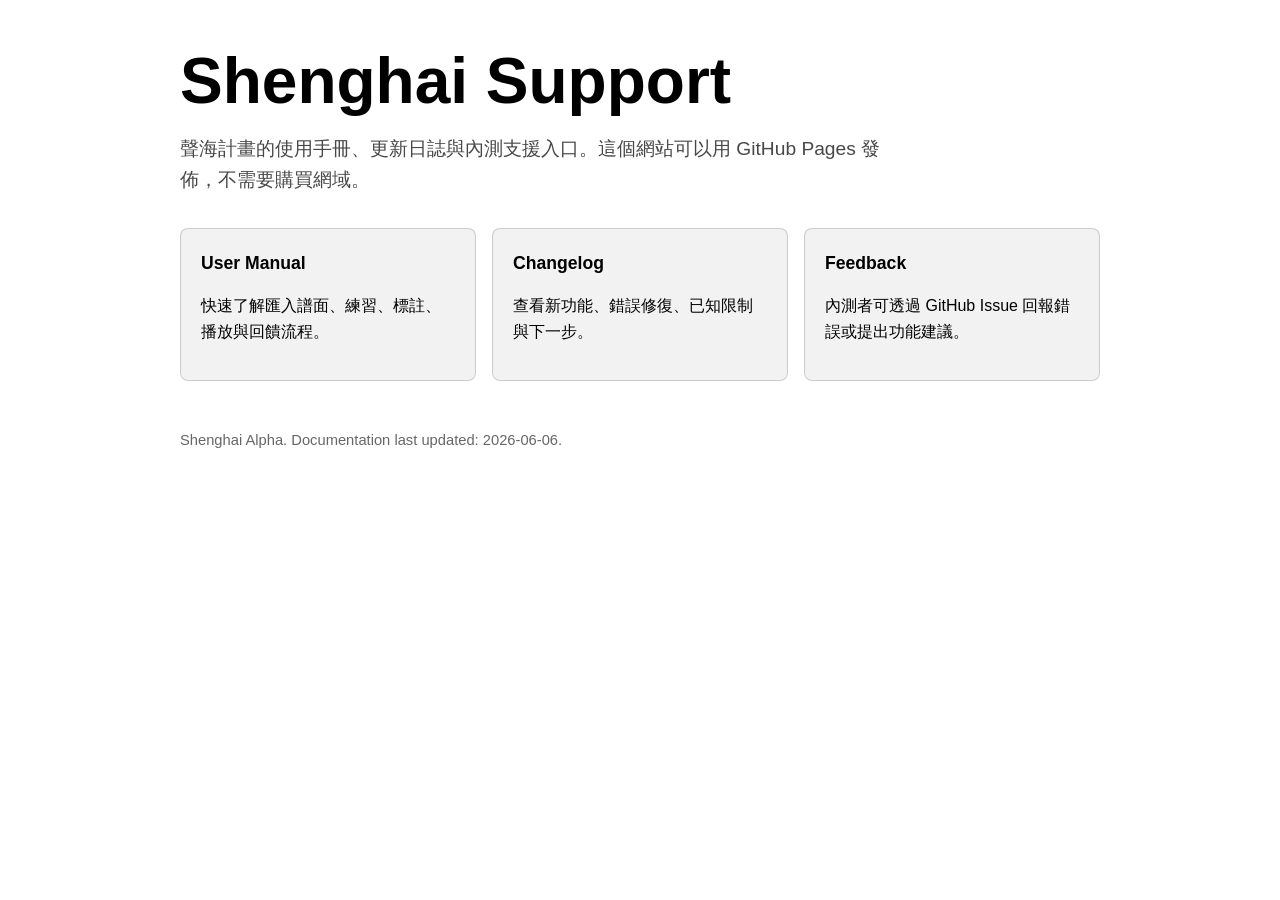
==== docs/site/index.html @ 03af7cae "Add support site feedback and usage analytics" ====
<!doctype html>
<html lang="zh-Hant">
<head>
  <meta charset="utf-8">
  <meta name="viewport" content="width=device-width, initial-scale=1">
  <title>Shenghai Support</title>
  <style>
    :root {
      color-scheme: light dark;
      font-family: -apple-system, BlinkMacSystemFont, "Segoe UI", sans-serif;
      line-height: 1.6;
    }
    body {
      margin: 0;
      padding: 48px 24px;
      background: Canvas;
      color: CanvasText;
    }
    main {
      max-width: 920px;
      margin: 0 auto;
    }
    h1 {
      font-size: clamp(2rem, 6vw, 4rem);
      line-height: 1.05;
      margin: 0 0 16px;
    }
    .lead {
      font-size: 1.2rem;
      color: color-mix(in srgb, CanvasText 72%, transparent);
      max-width: 720px;
    }
    .grid {
      display: grid;
      grid-template-columns: repeat(auto-fit, minmax(240px, 1fr));
      gap: 16px;
      margin-top: 32px;
    }
    a.card {
      display: block;
      padding: 20px;
      border: 1px solid color-mix(in srgb, CanvasText 16%, transparent);
      border-radius: 8px;
      color: inherit;
      text-decoration: none;
      background: color-mix(in srgb, CanvasText 5%, transparent);
    }
    a.card:hover {
      border-color: LinkText;
    }
    .label {
      font-weight: 700;
      font-size: 1.1rem;
    }
    footer {
      margin-top: 48px;
      color: color-mix(in srgb, CanvasText 60%, transparent);
      font-size: 0.92rem;
    }
  </style>
</head>
<body>
  <main>
    <h1>Shenghai Support</h1>
    <p class="lead">聲海計畫的使用手冊、更新日誌與內測支援入口。這個網站可以用 GitHub Pages 發佈，不需要購買網域。</p>

    <section class="grid" aria-label="Support links">
      <a class="card" href="manual.html">
        <div class="label">User Manual</div>
        <p>快速了解匯入譜面、練習、標註、播放與回饋流程。</p>
      </a>
      <a class="card" href="changelog.html">
        <div class="label">Changelog</div>
        <p>查看新功能、錯誤修復、已知限制與下一步。</p>
      </a>
      <a class="card" href="https://github.com/Chein-Shawn/shenghai/issues/new">
        <div class="label">Feedback</div>
        <p>內測者可透過 GitHub Issue 回報錯誤或提出功能建議。</p>
      </a>
    </section>

    <footer>
      Shenghai Alpha. Documentation last updated: 2026-06-06.
    </footer>
  </main>
</body>
</html>
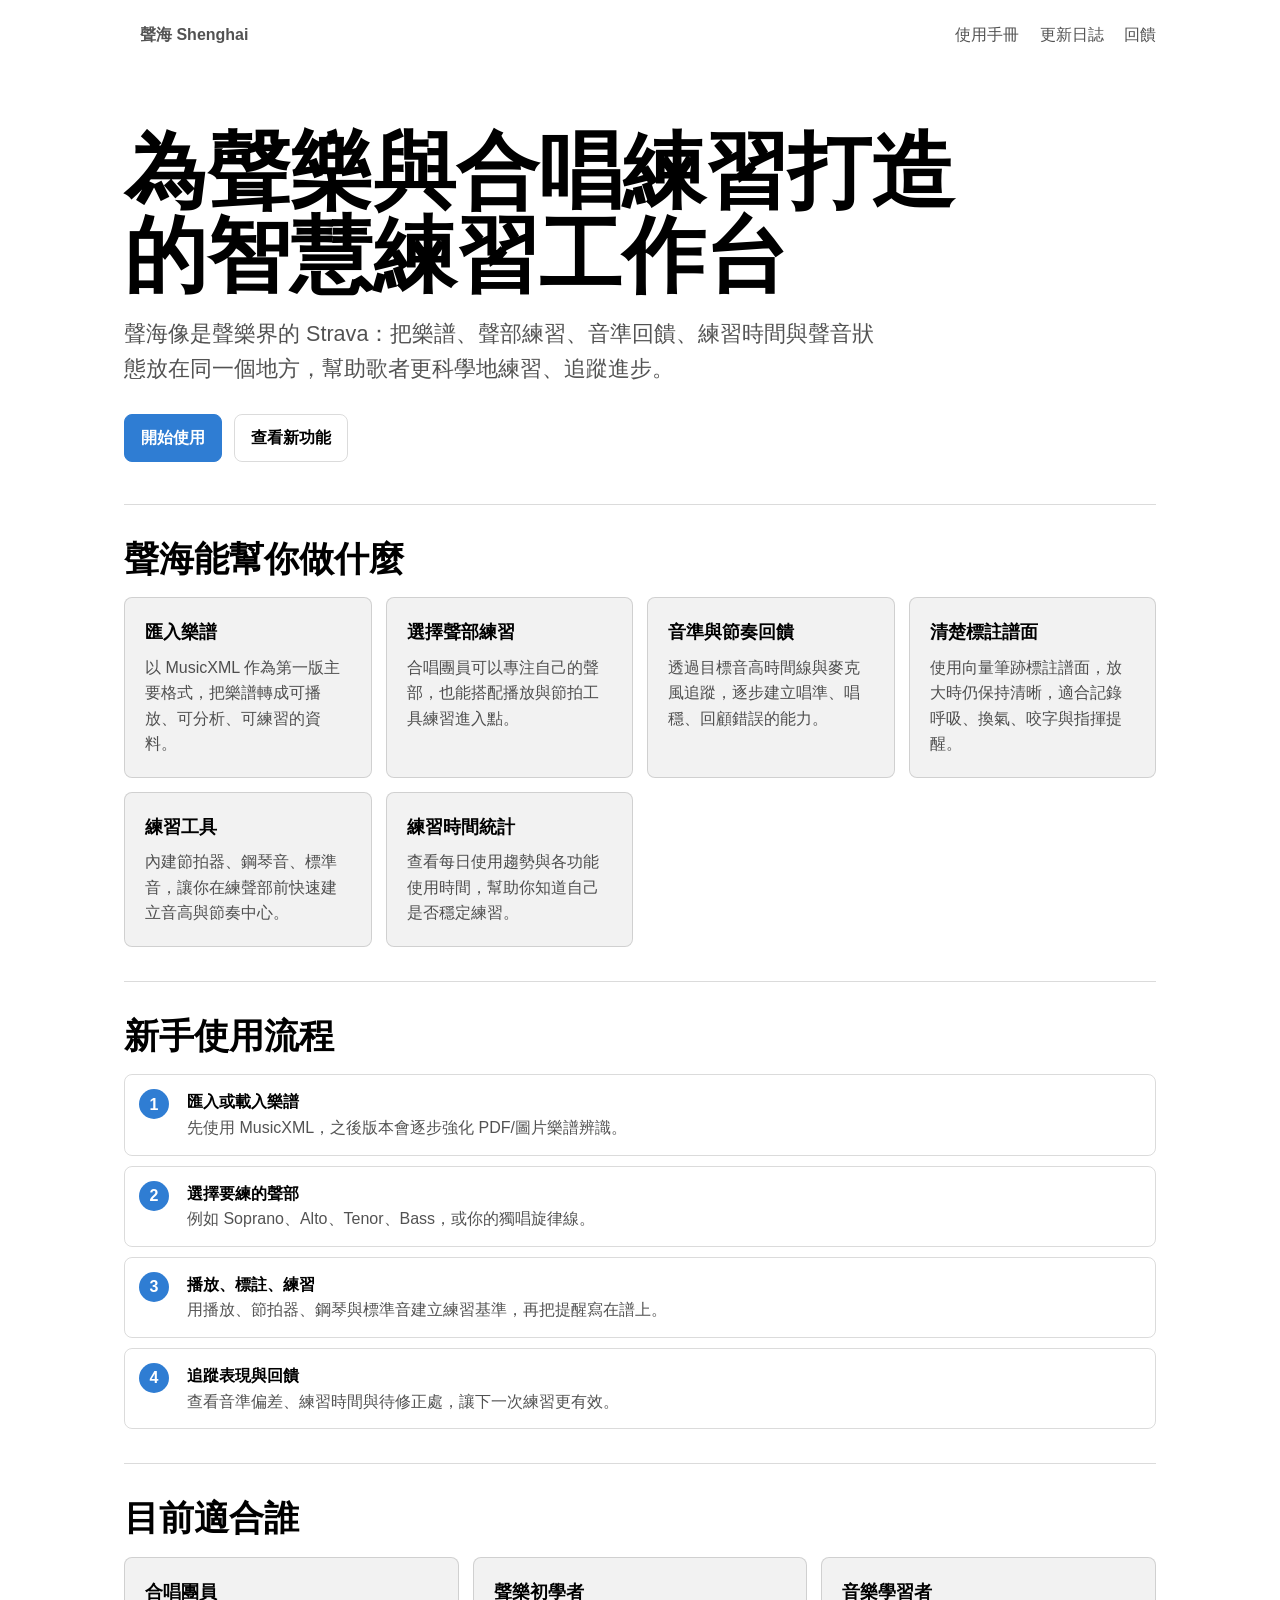
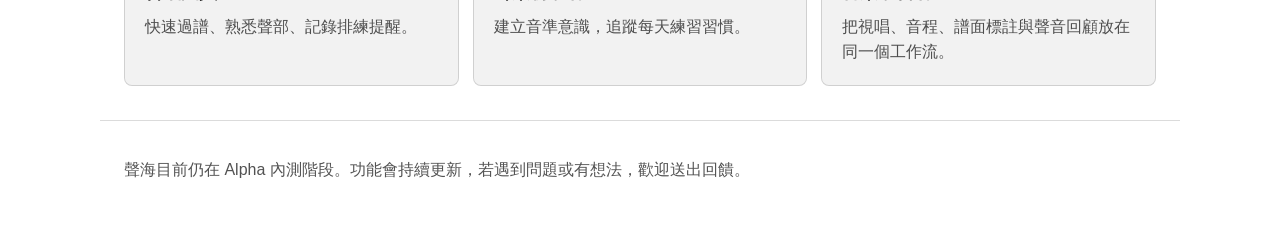
==== commit 649217d3: "Revise support site for users" ====
--- a/docs/site/index.html
+++ b/docs/site/index.html
@@ -3,85 +3,239 @@
 <head>
   <meta charset="utf-8">
   <meta name="viewport" content="width=device-width, initial-scale=1">
-  <title>Shenghai Support</title>
+  <title>聲海 Shenghai</title>
+  <meta name="description" content="聲海是為聲樂與合唱練習打造的智慧練習工具，協助歌者匯入樂譜、練聲部、追蹤音準與回顧練習。">
   <style>
     :root {
       color-scheme: light dark;
       font-family: -apple-system, BlinkMacSystemFont, "Segoe UI", sans-serif;
       line-height: 1.6;
-    }
+      --muted: color-mix(in srgb, CanvasText 68%, transparent);
+      --line: color-mix(in srgb, CanvasText 14%, transparent);
+      --surface: color-mix(in srgb, CanvasText 5%, transparent);
+      --accent: #2f7dd3;
+    }
+    * { box-sizing: border-box; }
     body {
       margin: 0;
-      padding: 48px 24px;
       background: Canvas;
       color: CanvasText;
     }
-    main {
-      max-width: 920px;
+    header, main, footer {
+      max-width: 1080px;
       margin: 0 auto;
-    }
-    h1 {
-      font-size: clamp(2rem, 6vw, 4rem);
-      line-height: 1.05;
-      margin: 0 0 16px;
-    }
-    .lead {
-      font-size: 1.2rem;
-      color: color-mix(in srgb, CanvasText 72%, transparent);
-      max-width: 720px;
-    }
-    .grid {
-      display: grid;
-      grid-template-columns: repeat(auto-fit, minmax(240px, 1fr));
+      padding: 0 24px;
+    }
+    nav {
+      display: flex;
+      align-items: center;
+      justify-content: space-between;
       gap: 16px;
-      margin-top: 32px;
-    }
-    a.card {
-      display: block;
-      padding: 20px;
-      border: 1px solid color-mix(in srgb, CanvasText 16%, transparent);
-      border-radius: 8px;
+      padding: 22px 24px;
+      max-width: 1080px;
+      margin: 0 auto;
+    }
+    nav a {
       color: inherit;
       text-decoration: none;
-      background: color-mix(in srgb, CanvasText 5%, transparent);
-    }
-    a.card:hover {
-      border-color: LinkText;
-    }
-    .label {
+      margin-left: 16px;
+      color: var(--muted);
+    }
+    nav a:hover { color: CanvasText; }
+    .brand {
+      font-weight: 800;
+      letter-spacing: 0;
+    }
+    .hero {
+      padding: 60px 24px 42px;
+    }
+    h1 {
+      font-size: clamp(2.4rem, 7vw, 5.2rem);
+      line-height: 1.02;
+      margin: 0 0 18px;
+      letter-spacing: 0;
+      max-width: 900px;
+    }
+    .lead {
+      font-size: clamp(1.08rem, 2vw, 1.35rem);
+      color: var(--muted);
+      max-width: 760px;
+      margin: 0 0 28px;
+    }
+    .actions {
+      display: flex;
+      flex-wrap: wrap;
+      gap: 12px;
+    }
+    .button {
+      display: inline-flex;
+      align-items: center;
+      justify-content: center;
+      min-height: 44px;
+      padding: 10px 16px;
+      border-radius: 8px;
+      border: 1px solid var(--line);
+      color: inherit;
+      text-decoration: none;
       font-weight: 700;
+    }
+    .primary {
+      background: var(--accent);
+      border-color: var(--accent);
+      color: white;
+    }
+    section {
+      padding: 34px 0;
+      border-top: 1px solid var(--line);
+    }
+    h2 {
+      font-size: clamp(1.6rem, 3vw, 2.2rem);
+      line-height: 1.15;
+      margin: 0 0 18px;
+    }
+    .grid {
+      display: grid;
+      grid-template-columns: repeat(auto-fit, minmax(240px, 1fr));
+      gap: 14px;
+    }
+    .card {
+      padding: 20px;
+      border: 1px solid var(--line);
+      border-radius: 8px;
+      background: var(--surface);
+    }
+    .card h3 {
+      margin: 0 0 8px;
       font-size: 1.1rem;
     }
+    .card p {
+      margin: 0;
+      color: var(--muted);
+    }
+    .flow {
+      display: grid;
+      gap: 10px;
+      counter-reset: step;
+    }
+    .step {
+      display: grid;
+      grid-template-columns: 36px 1fr;
+      gap: 12px;
+      align-items: start;
+      padding: 14px;
+      border: 1px solid var(--line);
+      border-radius: 8px;
+    }
+    .step::before {
+      counter-increment: step;
+      content: counter(step);
+      width: 30px;
+      height: 30px;
+      border-radius: 50%;
+      display: grid;
+      place-items: center;
+      background: var(--accent);
+      color: white;
+      font-weight: 800;
+    }
+    .step strong { display: block; }
+    .step span { color: var(--muted); }
     footer {
-      margin-top: 48px;
-      color: color-mix(in srgb, CanvasText 60%, transparent);
-      font-size: 0.92rem;
+      padding: 36px 24px 48px;
+      color: var(--muted);
+      border-top: 1px solid var(--line);
     }
   </style>
 </head>
 <body>
+  <nav aria-label="Main navigation">
+    <a class="brand" href="index.html">聲海 Shenghai</a>
+    <div>
+      <a href="manual.html">使用手冊</a>
+      <a href="changelog.html">更新日誌</a>
+      <a href="https://github.com/Chein-Shawn/shenghai/issues/new">回饋</a>
+    </div>
+  </nav>
+
+  <header class="hero">
+    <h1>為聲樂與合唱練習打造的智慧練習工作台</h1>
+    <p class="lead">聲海像是聲樂界的 Strava：把樂譜、聲部練習、音準回饋、練習時間與聲音狀態放在同一個地方，幫助歌者更科學地練習、追蹤進步。</p>
+    <div class="actions">
+      <a class="button primary" href="manual.html">開始使用</a>
+      <a class="button" href="changelog.html">查看新功能</a>
+    </div>
+  </header>
+
   <main>
-    <h1>Shenghai Support</h1>
-    <p class="lead">聲海計畫的使用手冊、更新日誌與內測支援入口。這個網站可以用 GitHub Pages 發佈，不需要購買網域。</p>
-
-    <section class="grid" aria-label="Support links">
-      <a class="card" href="manual.html">
-        <div class="label">User Manual</div>
-        <p>快速了解匯入譜面、練習、標註、播放與回饋流程。</p>
-      </a>
-      <a class="card" href="changelog.html">
-        <div class="label">Changelog</div>
-        <p>查看新功能、錯誤修復、已知限制與下一步。</p>
-      </a>
-      <a class="card" href="https://github.com/Chein-Shawn/shenghai/issues/new">
-        <div class="label">Feedback</div>
-        <p>內測者可透過 GitHub Issue 回報錯誤或提出功能建議。</p>
-      </a>
+    <section>
+      <h2>聲海能幫你做什麼</h2>
+      <div class="grid">
+        <article class="card">
+          <h3>匯入樂譜</h3>
+          <p>以 MusicXML 作為第一版主要格式，把樂譜轉成可播放、可分析、可練習的資料。</p>
+        </article>
+        <article class="card">
+          <h3>選擇聲部練習</h3>
+          <p>合唱團員可以專注自己的聲部，也能搭配播放與節拍工具練習進入點。</p>
+        </article>
+        <article class="card">
+          <h3>音準與節奏回饋</h3>
+          <p>透過目標音高時間線與麥克風追蹤，逐步建立唱準、唱穩、回顧錯誤的能力。</p>
+        </article>
+        <article class="card">
+          <h3>清楚標註譜面</h3>
+          <p>使用向量筆跡標註譜面，放大時仍保持清晰，適合記錄呼吸、換氣、咬字與指揮提醒。</p>
+        </article>
+        <article class="card">
+          <h3>練習工具</h3>
+          <p>內建節拍器、鋼琴音、標準音，讓你在練聲部前快速建立音高與節奏中心。</p>
+        </article>
+        <article class="card">
+          <h3>練習時間統計</h3>
+          <p>查看每日使用趨勢與各功能使用時間，幫助你知道自己是否穩定練習。</p>
+        </article>
+      </div>
     </section>
 
-    <footer>
-      Shenghai Alpha. Documentation last updated: 2026-06-06.
-    </footer>
+    <section>
+      <h2>新手使用流程</h2>
+      <div class="flow">
+        <div class="step">
+          <div><strong>匯入或載入樂譜</strong><span>先使用 MusicXML，之後版本會逐步強化 PDF/圖片樂譜辨識。</span></div>
+        </div>
+        <div class="step">
+          <div><strong>選擇要練的聲部</strong><span>例如 Soprano、Alto、Tenor、Bass，或你的獨唱旋律線。</span></div>
+        </div>
+        <div class="step">
+          <div><strong>播放、標註、練習</strong><span>用播放、節拍器、鋼琴與標準音建立練習基準，再把提醒寫在譜上。</span></div>
+        </div>
+        <div class="step">
+          <div><strong>追蹤表現與回饋</strong><span>查看音準偏差、練習時間與待修正處，讓下一次練習更有效。</span></div>
+        </div>
+      </div>
+    </section>
+
+    <section>
+      <h2>目前適合誰</h2>
+      <div class="grid">
+        <article class="card">
+          <h3>合唱團員</h3>
+          <p>快速過譜、熟悉聲部、記錄排練提醒。</p>
+        </article>
+        <article class="card">
+          <h3>聲樂初學者</h3>
+          <p>建立音準意識，追蹤每天練習習慣。</p>
+        </article>
+        <article class="card">
+          <h3>音樂學習者</h3>
+          <p>把視唱、音程、譜面標註與聲音回顧放在同一個工作流。</p>
+        </article>
+      </div>
+    </section>
   </main>
+
+  <footer>
+    聲海目前仍在 Alpha 內測階段。功能會持續更新，若遇到問題或有想法，歡迎送出回饋。
+  </footer>
 </body>
 </html>
